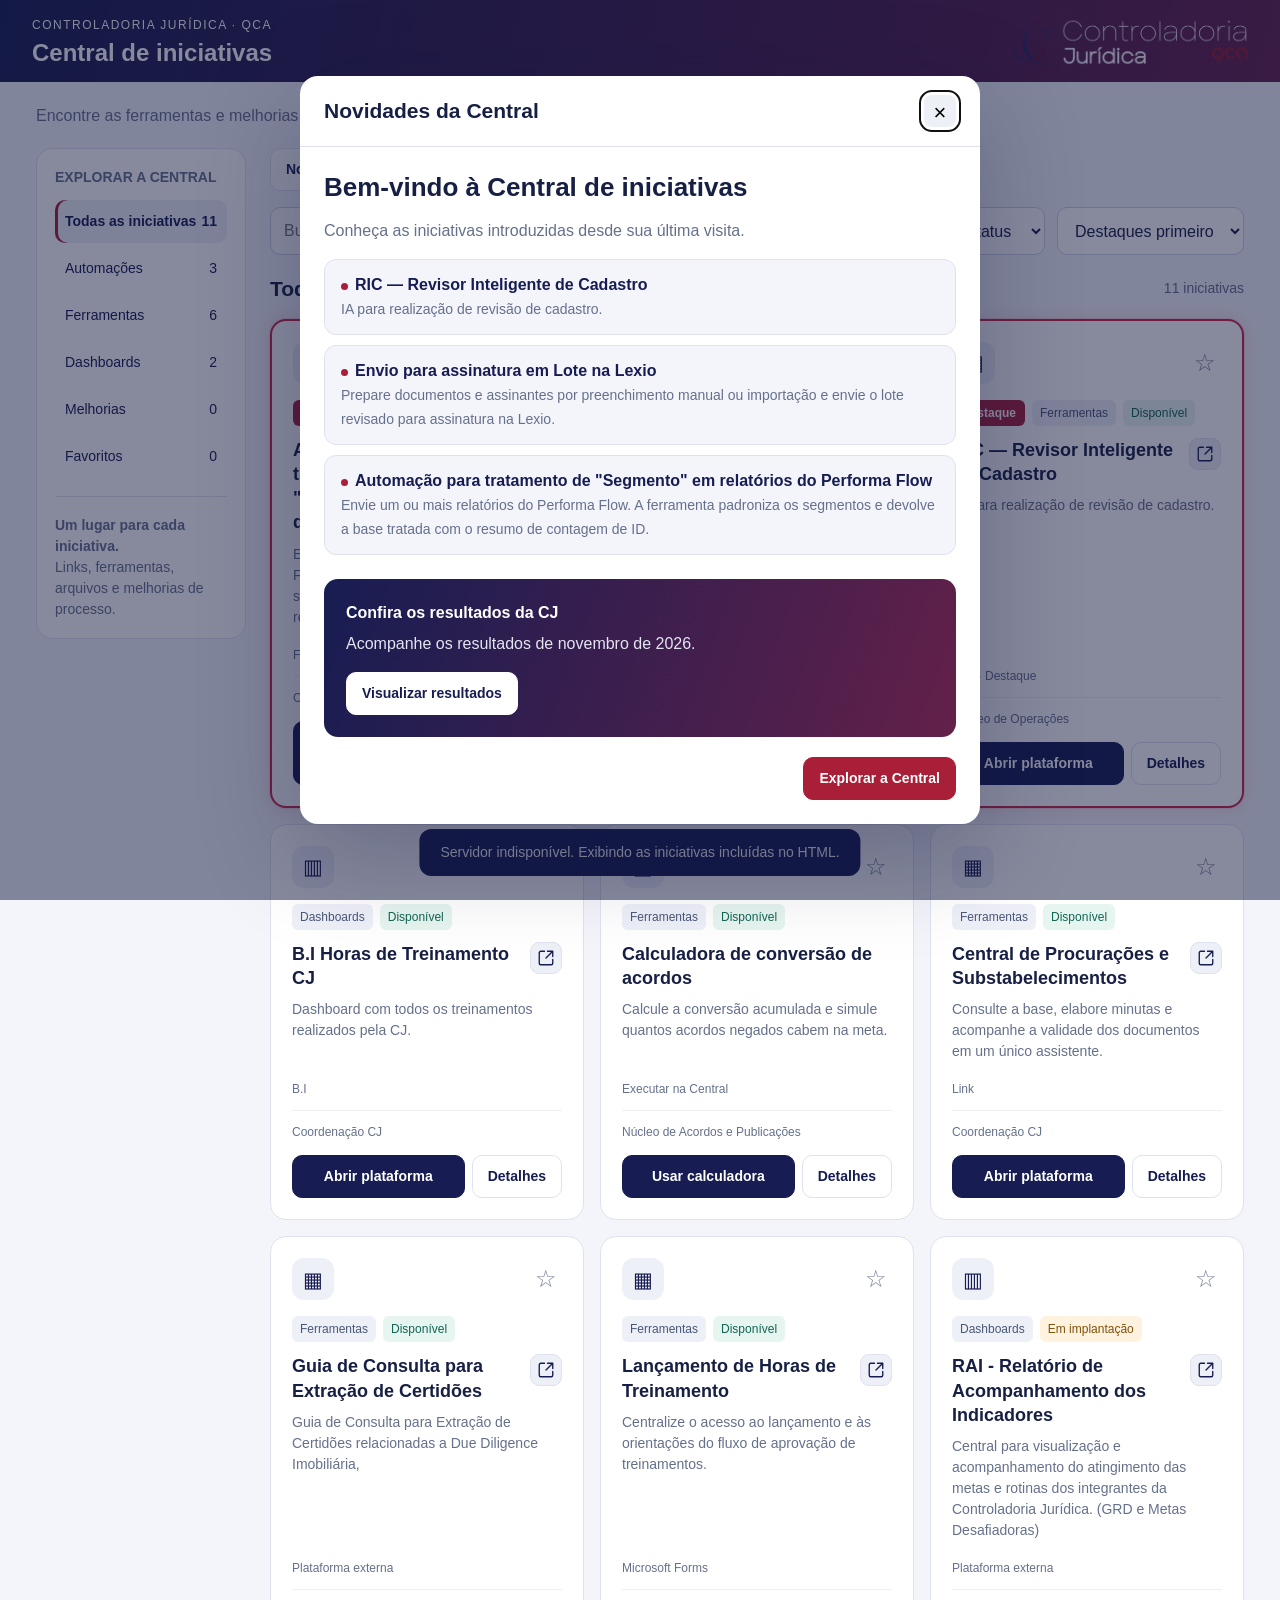
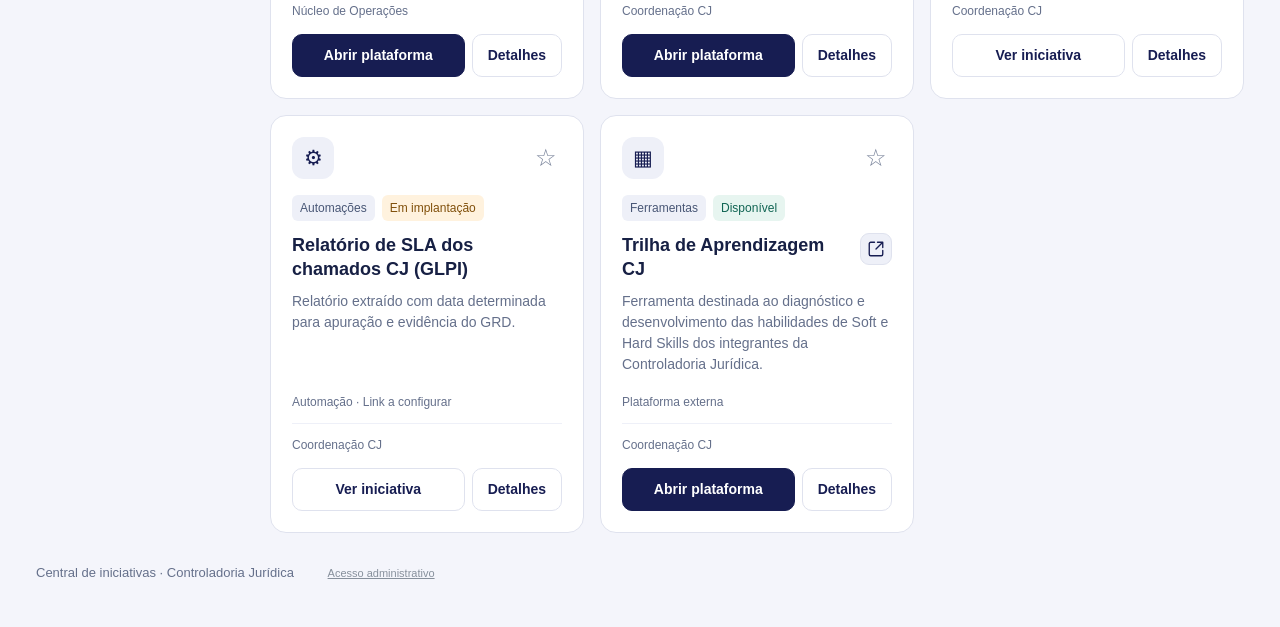
==== index.html @ e0c7c710 "Add files via upload" ====
<!doctype html>
<html lang="pt-BR"><head><meta charset="utf-8"><meta name="viewport" content="width=device-width,initial-scale=1"><title>Central de iniciativas | Controladoria Jurídica</title><meta name="description" content="Ferramentas, automações e melhorias da Controladoria Jurídica."><style>
:root{--navy:#171d52;--wine:#aa1f38;--purple:#63204a;--bg:#f4f5fb;--line:#dfe2ee;--muted:#65708b;--text:#172044}*{box-sizing:border-box}body{margin:0;font:16px/1.5 'Segoe UI',Arial,sans-serif;background:var(--bg);color:var(--text)}button,input,select,textarea{font:inherit}button{cursor:pointer}button:disabled{cursor:default;opacity:.55}button,a,input,select,textarea{outline-offset:4px}header{background:linear-gradient(105deg,var(--navy),var(--purple));color:white;padding:22px 38px;display:flex;justify-content:space-between;align-items:center;gap:20px}header small{font-size:13px;letter-spacing:2px}header h1{font-size:28px;margin:4px 0}header img{max-width:330px;max-height:70px;object-fit:contain}main{max-width:1440px;padding:28px 36px 40px;margin:auto}.top{display:flex;justify-content:space-between;align-items:center;gap:18px;margin-bottom:20px}.top p{margin:0;color:var(--muted)}.switch{display:flex;padding:4px;background:#e5e8f2;border-radius:12px;flex-shrink:0}.switch button{border:0;background:transparent;padding:10px 18px;border-radius:9px;color:var(--navy);font-weight:600}.switch button.active{background:white;box-shadow:0 2px 8px #11183e15}.notice{padding:13px 18px;border:1px solid #e6d1b0;background:#fff8e9;border-radius:12px;margin-bottom:18px;font-size:14px;color:#795313}.stats{display:grid;grid-template-columns:repeat(4,1fr);gap:16px;margin:20px 0}.stat{background:#fff;border:1px solid var(--line);border-radius:14px;padding:17px 22px;border-left:4px solid var(--navy)}.stat:nth-child(2){border-left-color:#117f72}.stat:nth-child(3){border-left-color:var(--wine)}.stat:nth-child(4){border-left-color:#b26b00}.stat b{display:block;font-size:29px;line-height:1.2}.stat span{font-size:14px;color:var(--muted)}.workspace{display:grid;grid-template-columns:210px 1fr;gap:24px}.side{background:white;border:1px solid var(--line);border-radius:16px;padding:18px;height:fit-content}.side h2{font-size:14px;color:var(--muted);margin:0 0 12px}.nav{width:100%;border:0;background:transparent;border-radius:10px;padding:11px 10px;text-align:left;color:var(--navy);margin-bottom:4px;font-size:14px;display:flex;justify-content:space-between}.nav.active{background:#eef0f8;font-weight:700}.side hr{border:0;border-top:1px solid var(--line);margin:18px 0}.side p{font-size:14px;color:var(--muted);margin:0}.filters{display:flex;gap:12px;flex-wrap:wrap;margin-bottom:18px}.filters input{flex:1;min-width:220px}.filters input,.filters select,.field input,.field select,.field textarea{border:1px solid #cdd2e2;border-radius:10px;padding:11px 13px;background:white;color:var(--text)}.btn{border:1px solid var(--line);background:white;color:var(--navy);padding:10px 15px;border-radius:10px;font-weight:600;font-size:14px}.btn.primary{background:var(--wine);color:white;border-color:var(--wine)}.btn.navy{background:var(--navy);color:white;border-color:var(--navy)}.btn:hover{filter:brightness(.96)}.sectionhead{display:flex;justify-content:space-between;align-items:center;margin-bottom:14px;gap:12px}.sectionhead h2{font-size:21px;margin:0}.sectionhead span{font-size:14px;color:var(--muted)}.grid{display:grid;grid-template-columns:repeat(3,minmax(0,1fr));gap:16px}.card{display:flex;flex-direction:column;background:white;border:1px solid var(--line);border-radius:16px;padding:21px;transition:box-shadow .2s}.card:hover{box-shadow:0 8px 25px #171d5210}.card-top{display:flex;align-items:center;justify-content:space-between;margin-bottom:16px}.symbol{width:42px;height:42px;background:#eef0f8;display:grid;place-items:center;border-radius:12px;font-size:21px;color:var(--navy)}.favorite{background:none;border:0;font-size:24px;color:#79839a;line-height:1;padding:5px}.favorite.on{color:#ae7409}.card h3{font-size:18px;line-height:1.35;margin:0 0 9px}.card p{font-size:14px;color:var(--muted);margin:0 0 18px;flex:1}.badges{display:flex;gap:7px;flex-wrap:wrap;margin-bottom:12px}.badge{font-size:12px;padding:4px 8px;border-radius:6px;background:#eef0f8;color:#495776}.available{background:#e7f5f0;color:#116553}.progress{background:#fff2de;color:#81500b}.study{background:#ececf7;color:#5b537f}.owner{font-size:12px;color:var(--muted);border-top:1px solid #eef0f8;padding-top:12px;margin-bottom:14px}.actions{display:flex;gap:7px;flex-wrap:wrap}.actions .btn:first-child{flex:1}.meta{font-size:12px;color:var(--muted);margin-bottom:12px}.adminbar{display:flex;gap:8px;flex-wrap:wrap;padding:15px;background:#fff;border:1px solid var(--line);border-radius:14px;margin-bottom:18px}.adminbar .btn:first-child{margin-right:auto}.empty{text-align:center;padding:45px;background:#fff;border:1px dashed #cdd2e2;border-radius:14px}.empty h3{margin-top:0}.footer{font-size:13px;color:var(--muted);margin-top:26px}.hidden{display:none!important}dialog{border:0;border-radius:18px;padding:0;width:min(680px,94vw);max-height:90vh;box-shadow:0 30px 100px #11183e44;color:var(--text)}dialog::backdrop{background:#10163c80}.modalhead{display:flex;justify-content:space-between;align-items:center;padding:19px 24px;border-bottom:1px solid var(--line);gap:14px}.modalhead h2{font-size:21px;margin:0}.close{border:0;background:#eef0f8;width:32px;height:32px;border-radius:8px;font-size:22px}.modalbody{padding:24px}.modalbody p{color:var(--muted)}.formgrid{display:grid;grid-template-columns:1fr 1fr;gap:16px}.field label{display:block;font-size:14px;font-weight:600;margin-bottom:6px}.field input,.field select,.field textarea{width:100%}.field.full{grid-column:1/-1}.field small{display:block;color:var(--muted);font-size:12px;margin-top:5px}.modalfoot{margin-top:24px;display:flex;justify-content:flex-end;gap:8px}.check{font-size:14px}.result{background:#eef0f8;padding:16px;border-radius:12px;margin:18px 0}.result b{font-size:25px;display:block}.toast{position:fixed;bottom:24px;left:50%;transform:translateX(-50%);background:var(--navy);color:white;border-radius:12px;padding:13px 21px;z-index:50;max-width:90vw;font-size:14px}.instructions{white-space:pre-wrap}.helper{font-size:14px;color:var(--muted);background:#f4f5fb;padding:12px;border-radius:10px} @media(max-width:1150px){.grid{grid-template-columns:repeat(2,minmax(0,1fr))}}@media(max-width:760px){header{padding:20px;align-items:flex-start}header img{max-width:160px;max-height:48px}header h1{font-size:22px}header small{font-size:11px}main{padding:20px 16px}.top{align-items:flex-start;flex-direction:column}.stats{grid-template-columns:repeat(2,1fr);gap:10px}.workspace{grid-template-columns:1fr}.side{display:flex;flex-wrap:wrap;gap:5px;padding:10px}.side h2,.side hr,.side p{display:none}.nav{width:auto;margin:0;gap:12px}.grid{grid-template-columns:1fr}.formgrid{grid-template-columns:1fr}.field.full{grid-column:auto}.filters select{flex:1}.sectionhead{align-items:flex-start;flex-direction:column}.stat{padding:14px}header img{width:140px}}@media(prefers-reduced-motion:reduce){*{transition:none!important}}

.card{cursor:pointer;position:relative;transition:transform .22s cubic-bezier(.2,.8,.2,1),box-shadow .22s,border-color .22s;overflow:hidden}.card:hover{transform:translateY(-4px);box-shadow:0 12px 30px #171d5218;border-color:#b6bed6}.card:focus-within{border-color:#aa1f38;box-shadow:0 0 0 3px #aa1f3815}.btn,.favorite,.nav,.switch button{position:relative;overflow:hidden;transition:transform .16s,background .2s,box-shadow .2s}.btn:active,.nav:active,.switch button:active{transform:scale(.96)}.favorite:active{transform:scale(1.25) rotate(-8deg)}.click-ripple{position:absolute;border-radius:50%;background:currentColor;opacity:.16;pointer-events:none;transform:scale(0);animation:ripple .5s ease-out forwards}.card.click-pulse{animation:cardPulse .32s ease-out}dialog[open]{animation:modalEnter .22s cubic-bezier(.2,.8,.2,1)}dialog[open]::backdrop{animation:backdropEnter .2s ease-out}.favorite.on{animation:starPop .3s ease-out}.nav.active{box-shadow:inset 3px 0 0 #aa1f38}@keyframes ripple{to{transform:scale(2.5);opacity:0}}@keyframes cardPulse{50%{box-shadow:0 0 0 4px #aa1f3825}}@keyframes modalEnter{from{opacity:0;transform:translateY(16px) scale(.98)}to{opacity:1;transform:translateY(0) scale(1)}}@keyframes backdropEnter{from{opacity:0}to{opacity:1}}@keyframes starPop{50%{transform:scale(1.28)}}@media(prefers-reduced-motion:reduce){*{animation:none!important;transition:none!important}.card:hover{transform:none}}

header{padding:12px 32px;min-height:82px;gap:16px}header h1{font-size:24px;margin:2px 0;line-height:1.25}header small{font-size:12px;letter-spacing:1.5px}header img{max-width:245px;max-height:48px}main{padding-top:22px}.card.featured{border:2px solid #cb2644;box-shadow:0 0 0 1px #cb264419,0 0 16px #d02b4626}.card.featured:hover{border-color:#e73353;box-shadow:0 0 0 2px #e7335322,0 8px 25px #d02b463b}.featured-label{display:inline-flex;align-items:center;padding:4px 9px;border-radius:6px;background:#aa1f38;color:#fff;font-size:12px;font-weight:700}.modalhead{gap:12px}dialog.wide{width:min(1240px,96vw);max-height:94vh}.wide .modalbody{padding:0}.tool-frame{display:block;width:100%;height:76vh;border:0;background:#fff}.tool-note{padding:12px 22px;display:flex;align-items:center;gap:10px;flex-wrap:wrap;font-size:14px;color:var(--muted);background:#f4f5fb}.welcome-title{font-size:26px;line-height:1.25;margin:0 0 12px}.news-list{display:grid;gap:10px;margin:16px 0 24px}.news-item{display:block;text-align:left;width:100%;background:#f4f5fb;border:1px solid var(--line);border-radius:12px;padding:13px 16px;color:var(--navy)}.news-item b{display:block;font-size:16px}.news-item span{font-size:14px;color:var(--muted)}.results-callout{background:linear-gradient(110deg,#171d52,#63204a);color:#fff;padding:22px;border-radius:14px}.results-callout p{color:#e5e5f2;margin:7px 0 16px}.results-callout .btn{background:white;border-color:white}.report-content{white-space:pre-wrap;line-height:1.7;padding:24px}.report-image{display:block;width:100%;height:auto}.report-empty{padding:30px;text-align:center;background:#f4f5fb;color:var(--muted)}.month-mark{font-size:13px;color:var(--muted);padding:12px 24px;border-bottom:1px solid var(--line)}.welcome-footer{display:flex;justify-content:flex-end;margin-top:20px;gap:10px}.report-preview{max-width:100%;max-height:200px;object-fit:contain;border:1px solid var(--line);border-radius:10px;margin-top:10px}.news-dot{width:7px;height:7px;background:#aa1f38;border-radius:50%;display:inline-block;margin-right:7px}.report-status{font-size:14px;color:var(--muted)}@media(max-width:760px){header{padding:12px 16px;min-height:74px}header h1{font-size:20px}header img{max-width:145px;max-height:38px}header small{font-size:10px;letter-spacing:.6px}.tool-frame{height:72vh}.tool-note{padding:10px 14px}.results-callout{padding:18px}.report-content{padding:18px}}

.card-title{display:flex;align-items:flex-start;justify-content:space-between;gap:10px;margin-bottom:9px}.card-title h3{margin:0;flex:1;min-width:0}.expand-icon{display:inline-flex;align-items:center;justify-content:center;flex:0 0 32px;width:32px;height:32px;border:1px solid #dfe2ee;background:#eef0f8;color:#171d52;border-radius:9px;text-decoration:none;padding:5px;cursor:pointer}.expand-icon:hover{background:#171d52;color:#fff;border-color:#171d52}.modalhead h2{flex:1}.notice-close{flex:0 0 30px;width:30px;height:30px;border:0;background:#e5e8f2;color:#171d52;border-radius:8px;font-size:21px;cursor:pointer;margin-left:auto}.tool-note span{flex:1;min-width:200px}

.card-files{display:flex;flex-wrap:wrap;gap:6px;margin-top:12px}.card-files .btn{font-size:13px;max-width:100%;overflow-wrap:anywhere;text-align:left}.attachment-row{display:flex;align-items:center;justify-content:space-between;gap:10px;padding:9px;border:1px solid var(--line);border-radius:9px;margin-top:6px}.attachment-row span{min-width:0;overflow-wrap:anywhere}.report-tabs{display:flex;gap:8px;padding:15px 24px;flex-wrap:wrap;position:sticky;top:0;background:white;z-index:2;border-bottom:1px solid var(--line)}.month-mark{display:flex;align-items:center;justify-content:space-between;gap:12px;flex-wrap:wrap}.report-slide{padding:22px}.slide-texts{display:grid;grid-template-columns:repeat(auto-fit,minmax(145px,1fr));gap:8px;margin:18px 0}.slide-texts div{white-space:pre-wrap;padding:10px;border:1px solid var(--line);background:#f4f5fb;border-radius:10px;font-size:14px}.chart-panel{margin:20px 0;border:1px solid var(--line);border-radius:12px;overflow:hidden}.chart-panel h3{padding:12px 15px;font-size:17px;margin:0;background:#f4f5fb}.table-scroll{overflow:auto}.report-table{width:100%;border-collapse:collapse;font-size:14px}.report-table th,.report-table td{padding:10px;border-bottom:1px solid var(--line);text-align:left}.report-table thead{background:#eef0f8}.report-table tbody th{font-weight:500}.source-data{padding:14px 24px}.source-data summary{cursor:pointer}.report-image{background:white}
</style><link rel="icon" type="image/png" href="[data-uri]"><style>.admin-entry{display:inline-flex;gap:14px;margin-left:24px}.admin-entry button{border:0;background:none;color:#87909c;font:inherit;font-size:11px;text-decoration:underline;cursor:pointer;padding:6px}.admin-entry button:hover{color:var(--navy)}</style></head><body><header><div><small>CONTROLADORIA JURÍDICA · QCA</small><h1>Central de iniciativas</h1></div><img src="[data-uri]" alt="Controladoria Jurídica"></header><main>
<div class="top"><p>Encontre as ferramentas e melhorias que facilitam sua rotina.</p></div>
<div id="adminNotice" class="notice hidden"><b>Administração da Central</b> · Alterações salvas são compartilhadas com todo o time. <button class="btn" id="leaveAdmin" type="button">Visualizar como time</button></div>
<div class="stats hidden" id="stats"><div class="stat"><b>11</b><span>Iniciativas no catálogo</span></div><div class="stat"><b>9</b><span>Com status disponível</span></div><div class="stat"><b>3</b><span>Automações</span></div><div class="stat"><b>2</b><span>Em implantação ou estudo</span></div></div><div class="workspace"><aside class="side"><h2>EXPLORAR A CENTRAL</h2><div id="nav"><button class="nav active" data-category="Todas" aria-pressed="true">Todas as iniciativas<span>11</span></button><button class="nav " data-category="Automações" aria-pressed="false">Automações<span>3</span></button><button class="nav " data-category="Ferramentas" aria-pressed="false">Ferramentas<span>6</span></button><button class="nav " data-category="Dashboards" aria-pressed="false">Dashboards<span>2</span></button><button class="nav " data-category="Melhorias" aria-pressed="false">Melhorias<span>0</span></button><button class="nav " data-category="Favoritos" aria-pressed="false">Favoritos<span>0</span></button></div><hr><p><b>Um lugar para cada iniciativa.</b><br>Links, ferramentas, arquivos e melhorias de processo.</p></aside><section>
<div class="row" style="display:flex;gap:8px;flex-wrap:wrap;margin-bottom:16px"><button class="btn" id="newsButton">Novidades da Central</button><button class="btn" id="resultsButton">Resultados da CJ</button></div><div id="adminbar" class="adminbar hidden"><button class="btn primary" id="new">+ Nova iniciativa</button><button class="btn" id="manageResults">Cadastrar resultados CJ</button><button class="btn" id="exportHtml">Exportar Central HTML<span class="click-ripple" style="height: 176.8px; width: 176.8px; left: 4.23751px; top: -63.4px;"></span></button><button class="btn" id="exportJson">Backup de cadastros</button><button class="btn" id="importJson">Importar backup</button></div>
<div class="filters"><input id="search" type="search" aria-label="Buscar iniciativas" placeholder="Buscar ferramenta, assunto ou responsável…"><select id="status" aria-label="Filtrar por status"><option value="">Todos os status</option><option>Disponível</option><option>Em implantação</option><option>Em estudo</option></select><select id="sort" aria-label="Ordenar"><option value="featured">Destaques primeiro</option><option value="az">Nome: A–Z</option></select></div>
<div class="sectionhead"><h2 id="sectionTitle">Todas as iniciativas</h2><span id="count">11 iniciativas</span></div><div class="grid" id="cards"></div></section></div>
<div class="footer">Central de iniciativas · Controladoria Jurídica <span class="admin-entry"><button id="admin" type="button">Acesso administrativo</button><button id="logoutAdmin" type="button" class="hidden">Sair</button></span></div></main>
<dialog id="modal" class=""><div class="modalhead"><h2 id="modalTitle"></h2><a id="modalExpand" class="expand-icon hidden" target="_blank" rel="noopener noreferrer" aria-label="Abrir no site em nova aba" title="Abrir no site"><svg viewBox="0 0 24 24" width="18" height="18" fill="none" stroke="currentColor" stroke-width="1.8" stroke-linecap="round" stroke-linejoin="round" aria-hidden="true"><path d="M14 3h7v7M21 3l-9 9M10 3H5a2 2 0 0 0-2 2v14a2 2 0 0 0 2 2h14a2 2 0 0 0 2-2v-5"></path></svg></a><button class="close" id="close" aria-label="Fechar">×</button></div><div class="modalbody" id="modalBody"></div></dialog><input id="importFile" type="file" accept=".json,application/json" hidden=""><div class="toast hidden" id="toast" role="status">Iniciativa salva neste navegador.</div>
<script id="resultsSeed" type="application/json">{"2026-09":{"text":"","image":"","updatedAt":"2026-10-09T18:40:29.953Z","deck":{"slides":[{"title":"Produtividade CJ","texts":["Report Mensal - CJ| Setembro 2026 | Produtividade CJ","Acumulado 2026","Recebido","1.154.911","Concluído","1.137.762","S/ Atraso","22.498","C/ Atraso","869","Setembro 2026","Recebido","81.639","Concluído","80.300","S/ Atraso","434","C/ Atraso","0","Média diária - Agosto","506,67","% Variação","-23,06%","Média diária - Setembro","389,67","*Este valor está abaixo do mês passado, pois, não estamos mais contabilizando os chamados de Importações para a CJ."],"charts":[{"title":"","series":[{"name":" Recebida ","values":[30915,9579,9380,9148,8314,7123,2783,2366,2031],"categories":["TRATAMENTO DE PISCINA","REVISÃO DE CADASTRO","BATIMENTO DE PAUTA","RETORNO DE ATAS","AUDITORIA DE SERVIÇOS","PUBLICAÇÕES E INTIMAÇÕES - LIG","OBTENÇÃO DE CERTIDÕES","CADASTROS","REALIZAÇÃO DE ACORDO"],"format":"#,##0"},{"name":"Concluída ","values":[30915,9579,9380,9148,8314,7123,2783,2555,503],"categories":["TRATAMENTO DE PISCINA","REVISÃO DE CADASTRO","BATIMENTO DE PAUTA","RETORNO DE ATAS","AUDITORIA DE SERVIÇOS","PUBLICAÇÕES E INTIMAÇÕES - LIG","OBTENÇÃO DE CERTIDÕES","CADASTROS","REALIZAÇÃO DE ACORDO"],"format":"0"},{"name":"Média de  Recebida ","values":[1405.2272727272727,435.40909090909093,426,415.8181818181818,377.90909090909093,339.1904761904762,86.96875,112.66666666666667,92.31818181818181],"categories":["TRATAMENTO DE PISCINA","REVISÃO DE CADASTRO","BATIMENTO DE PAUTA","RETORNO DE ATAS","AUDITORIA DE SERVIÇOS","PUBLICAÇÕES E INTIMAÇÕES - LIG","OBTENÇÃO DE CERTIDÕES","CADASTROS","REALIZAÇÃO DE ACORDO"],"format":"#,##0"}]},{"title":"","series":[{"name":" Recebida ","values":[454866,156609,90151,70594,64442,60930,60902,50270,41281,35164,28363,24208,17121],"categories":["TRATAMENTO DE PISCINA","ALTERAÇÃO E CANCELAMENTO DE PRAZOS","REVISÃO DE CADASTRO","IMPORTAÇÕES DE DADOS","AUDITORIA DE SERVIÇOS","RETORNO DE ATAS","PUBLICAÇÕES E INTIMAÇÕES - LIG","CADASTROS","IMPORTAÇÕES DE ENCERRAMENTO","BATIMENTO DE PAUTA","IMPORTAÇÕES DE COMPROMISSOS","OBTENÇÃO DE CERTIDÕES","REALIZAÇÃO DE ACORDO"],"format":"#,##0"},{"name":"Concluída ","values":[454866,156609,90151,70594,64418,60922,60773,44621,43581,35164,28363,24208,3482],"categories":["TRATAMENTO DE PISCINA","ALTERAÇÃO E CANCELAMENTO DE PRAZOS","REVISÃO DE CADASTRO","IMPORTAÇÕES DE DADOS","AUDITORIA DE SERVIÇOS","RETORNO DE ATAS","PUBLICAÇÕES E INTIMAÇÕES - LIG","CADASTROS","IMPORTAÇÕES DE ENCERRAMENTO","BATIMENTO DE PAUTA","IMPORTAÇÕES DE COMPROMISSOS","OBTENÇÃO DE CERTIDÕES","REALIZAÇÃO DE ACORDO"],"format":"0"},{"name":"Média de Concluída ","values":[2356.818652849741,937.7784431137725,512.2215909090909,422.7185628742515,330.4717948717949,312.46153846153845,320.53684210526313,263.1937172774869,247.19161676646706,160,169.83832335329342,124.14358974358974,90.11052631578947],"categories":["TRATAMENTO DE PISCINA","ALTERAÇÃO E CANCELAMENTO DE PRAZOS","REVISÃO DE CADASTRO","IMPORTAÇÕES DE DADOS","AUDITORIA DE SERVIÇOS","RETORNO DE ATAS","PUBLICAÇÕES E INTIMAÇÕES - LIG","CADASTROS","IMPORTAÇÕES DE ENCERRAMENTO","BATIMENTO DE PAUTA","IMPORTAÇÕES DE COMPROMISSOS","OBTENÇÃO DE CERTIDÕES","REALIZAÇÃO DE ACORDO"],"format":"#,##0"}]}],"pictures":[],"snapshot":"[data-uri]"},{"title":"Chamados GLPI","texts":["Report Mensal - CJ| Setembro 2026 | Chamados GLPI","Acumulado 2026","Dentro do prazo","6712","Fora do prazo","994","Total","7706","% Atingimento","87%","Setembro 2026","Dentro do prazo","655","Fora do prazo","24","Total","679","% Atingimento","96%"],"charts":[{"title":"","series":[{"name":"Dentro do Prazo","values":[446,1,11,2,71,10,12,93,1,6,2],"categories":["CADASTRO","CONTRATAÇÃO DE CORRESP","ENCAMINHAR PARA NEGOCIAÇÃO","EXTRAÇÃO DE DOCUMENTOS","FLUXO CORRESPONDENTE","MIGRAÇÃO DE PASTAS","PROCURAÇÕES E SUBS.","PUBLICAÇÃO","RECEBIMENTO DE MIGRAÇÕES","REMOÇÃO DE ACORDO DA NEGOCIAÇÃO","REVISÃO PROCESSOS"],"format":"General"},{"name":"Fora do Prazo","values":[2,0,0,0,0,0,1,18,0,3,0],"categories":["CADASTRO","CONTRATAÇÃO DE CORRESP","ENCAMINHAR PARA NEGOCIAÇÃO","EXTRAÇÃO DE DOCUMENTOS","FLUXO CORRESPONDENTE","MIGRAÇÃO DE PASTAS","PROCURAÇÕES E SUBS.","PUBLICAÇÃO","RECEBIMENTO DE MIGRAÇÕES","REMOÇÃO DE ACORDO DA NEGOCIAÇÃO","REVISÃO PROCESSOS"],"format":"General"},{"name":"% Atingimento","values":[0.9955357142857143,1,1,1,1,1,0.9230769230769231,0.8378378378378378,1,0.6666666666666666,1],"categories":["CADASTRO","CONTRATAÇÃO DE CORRESP","ENCAMINHAR PARA NEGOCIAÇÃO","EXTRAÇÃO DE DOCUMENTOS","FLUXO CORRESPONDENTE","MIGRAÇÃO DE PASTAS","PROCURAÇÕES E SUBS.","PUBLICAÇÃO","RECEBIMENTO DE MIGRAÇÕES","REMOÇÃO DE ACORDO DA NEGOCIAÇÃO","REVISÃO PROCESSOS"],"format":"0%"}]},{"title":"","series":[{"name":"Dentro do Prazo","values":[3576,837,750,508,411,133,88,88,68,65,42,40,30,20,16,15,13,12],"categories":["CADASTRO","PUBLICAÇÃO","ALTERAÇÃO E CANCELAMENTO DE PRAZOS","FLUXO CORRESPONDENTE","IMPORTAÇÃO DE COMPROMISSOS","PROCURAÇÕES E SUBS.","EXTRAÇÃO DE DOCUMENTOS","MIGRAÇÃO DE PASTAS","ENCERRAMENTO EM LOTE","ENCAMINHAR PARA NEGOCIAÇÃO","ANÁLISE DE CLIENTES","CONTRATAÇÃO DE CORRESP","LEVANTAMENTO DE DADOS","REVISÃO PROCESSOS","PROJETO DE AUTOMAÇÃO E IA","RECEBIMENTO DE MIGRAÇÕES","REMOÇÃO DE ACORDO DA NEGOCIAÇÃO","DOSSIÊ MODUS"],"format":"General"},{"name":"Fora do Prazo","values":[639,72,6,138,15,22,30,6,0,0,6,6,19,0,6,10,3,16],"categories":["CADASTRO","PUBLICAÇÃO","ALTERAÇÃO E CANCELAMENTO DE PRAZOS","FLUXO CORRESPONDENTE","IMPORTAÇÃO DE COMPROMISSOS","PROCURAÇÕES E SUBS.","EXTRAÇÃO DE DOCUMENTOS","MIGRAÇÃO DE PASTAS","ENCERRAMENTO EM LOTE","ENCAMINHAR PARA NEGOCIAÇÃO","ANÁLISE DE CLIENTES","CONTRATAÇÃO DE CORRESP","LEVANTAMENTO DE DADOS","REVISÃO PROCESSOS","PROJETO DE AUTOMAÇÃO E IA","RECEBIMENTO DE MIGRAÇÕES","REMOÇÃO DE ACORDO DA NEGOCIAÇÃO","DOSSIÊ MODUS"],"format":"General"},{"name":"% Atingimento","values":[0.8483985765124555,0.9207920792079208,0.9920634920634921,0.7863777089783281,0.9647887323943662,0.8580645161290322,0.7457627118644068,0.9361702127659575,1,1,0.875,0.8695652173913043,0.6122448979591837,1,0.7272727272727273,0.6,0.8125,0.42857142857142855],"categories":["CADASTRO","PUBLICAÇÃO","ALTERAÇÃO E CANCELAMENTO DE PRAZOS","FLUXO CORRESPONDENTE","IMPORTAÇÃO DE COMPROMISSOS","PROCURAÇÕES E SUBS.","EXTRAÇÃO DE DOCUMENTOS","MIGRAÇÃO DE PASTAS","ENCERRAMENTO EM LOTE","ENCAMINHAR PARA NEGOCIAÇÃO","ANÁLISE DE CLIENTES","CONTRATAÇÃO DE CORRESP","LEVANTAMENTO DE DADOS","REVISÃO PROCESSOS","PROJETO DE AUTOMAÇÃO E IA","RECEBIMENTO DE MIGRAÇÕES","REMOÇÃO DE ACORDO DA NEGOCIAÇÃO","DOSSIÊ MODUS"],"format":"0%"}]}],"pictures":[],"snapshot":"[data-uri]"},{"title":"Ações","texts":["Report Mensal - CJ| Setembro 2026| Ações","Concluídas","16","55%","Em andamento","1","3%","Atrasado","12","41%","Planejada","0","0%","Ações por Núcleo e por Status","% Desempenho por Núcleo","% Desempenho Geral","55,17%","Qntd. Ações por Responsável"],"charts":[{"title":"","series":[{"name":"Total","values":[16,8,1],"categories":["Concluído","Atrasado","Em andamento"],"format":"General"}]},{"title":"","series":[{"name":"Concluído","values":[3,1,2,1,9],"categories":["CJ | EFICIÊNCIA JURÍDICA","CJ | OPERAÇÕES","CJ | ACORDOS E PUBLICAÇÕES","CJ | GESTÃO DE CORRESPONDENTES","CJ | COORDENAÇÃO"],"format":"General"},{"name":"Atrasado","values":[null,2,3,4,3],"categories":["CJ | EFICIÊNCIA JURÍDICA","CJ | OPERAÇÕES","CJ | ACORDOS E PUBLICAÇÕES","CJ | GESTÃO DE CORRESPONDENTES","CJ | COORDENAÇÃO"],"format":"General"},{"name":"Em andamento","values":[null,1,null,null,null],"categories":["CJ | EFICIÊNCIA JURÍDICA","CJ | OPERAÇÕES","CJ | ACORDOS E PUBLICAÇÕES","CJ | GESTÃO DE CORRESPONDENTES","CJ | COORDENAÇÃO"],"format":"General"}]},{"title":"","series":[{"name":"Total","values":[0.75,1,0.25,0.2,0.4],"categories":["CJ | COORDENAÇÃO","CJ | EFICIÊNCIA JURÍDICA","CJ | OPERAÇÕES","CJ | GESTÃO DE CORRESPONDENTES","CJ | ACORDOS E PUBLICAÇÕES"],"format":"General"}]},{"title":"","series":[{"name":"Concluído","values":[null,1,1,1,3,null,1,5,1,1,null,2],"categories":["Rayanne Rocha, Ingrid Fonseca, Luiza Andrade","Rayanne Rocha","Pedro Corrêa, Caio Costa","Lays Giselle","Laura Monteiro","Laís Souza, Laura Monteiro","Laís Souza, José Neto, Lays Giselle","Laís Souza","Jeferson Birlo","Danielle Rodrigues, Laís Souza","Danielle Rodrigues","Caio Costa"],"format":"General"},{"name":"Atrasado","values":[1,3,null,2,null,1,null,1,1,null,2,1],"categories":["Rayanne Rocha, Ingrid Fonseca, Luiza Andrade","Rayanne Rocha","Pedro Corrêa, Caio Costa","Lays Giselle","Laura Monteiro","Laís Souza, Laura Monteiro","Laís Souza, José Neto, Lays Giselle","Laís Souza","Jeferson Birlo","Danielle Rodrigues, Laís Souza","Danielle Rodrigues","Caio Costa"],"format":"General"},{"name":"Em andamento","values":[null,null,null,null,null,null,null,null,null,null,1,null],"categories":["Rayanne Rocha, Ingrid Fonseca, Luiza Andrade","Rayanne Rocha","Pedro Corrêa, Caio Costa","Lays Giselle","Laura Monteiro","Laís Souza, Laura Monteiro","Laís Souza, José Neto, Lays Giselle","Laís Souza","Jeferson Birlo","Danielle Rodrigues, Laís Souza","Danielle Rodrigues","Caio Costa"],"format":"General"}]}],"pictures":[],"snapshot":"[data-uri]"},{"title":"Horas de Treinamento","texts":["Report Mensal - CJ| Setembro 2026 | Horas de Treinamentos"],"charts":[],"pictures":[{"data":"[data-uri]","name":"image4.png"}],"snapshot":"[data-uri]"}]},"original":{"name":"Report_Mensal_CJ_Setembro_2026.pptx","size":316243,"type":"application/vnd.openxmlformats-officedocument.presentationml.presentation","data":"[data-uri]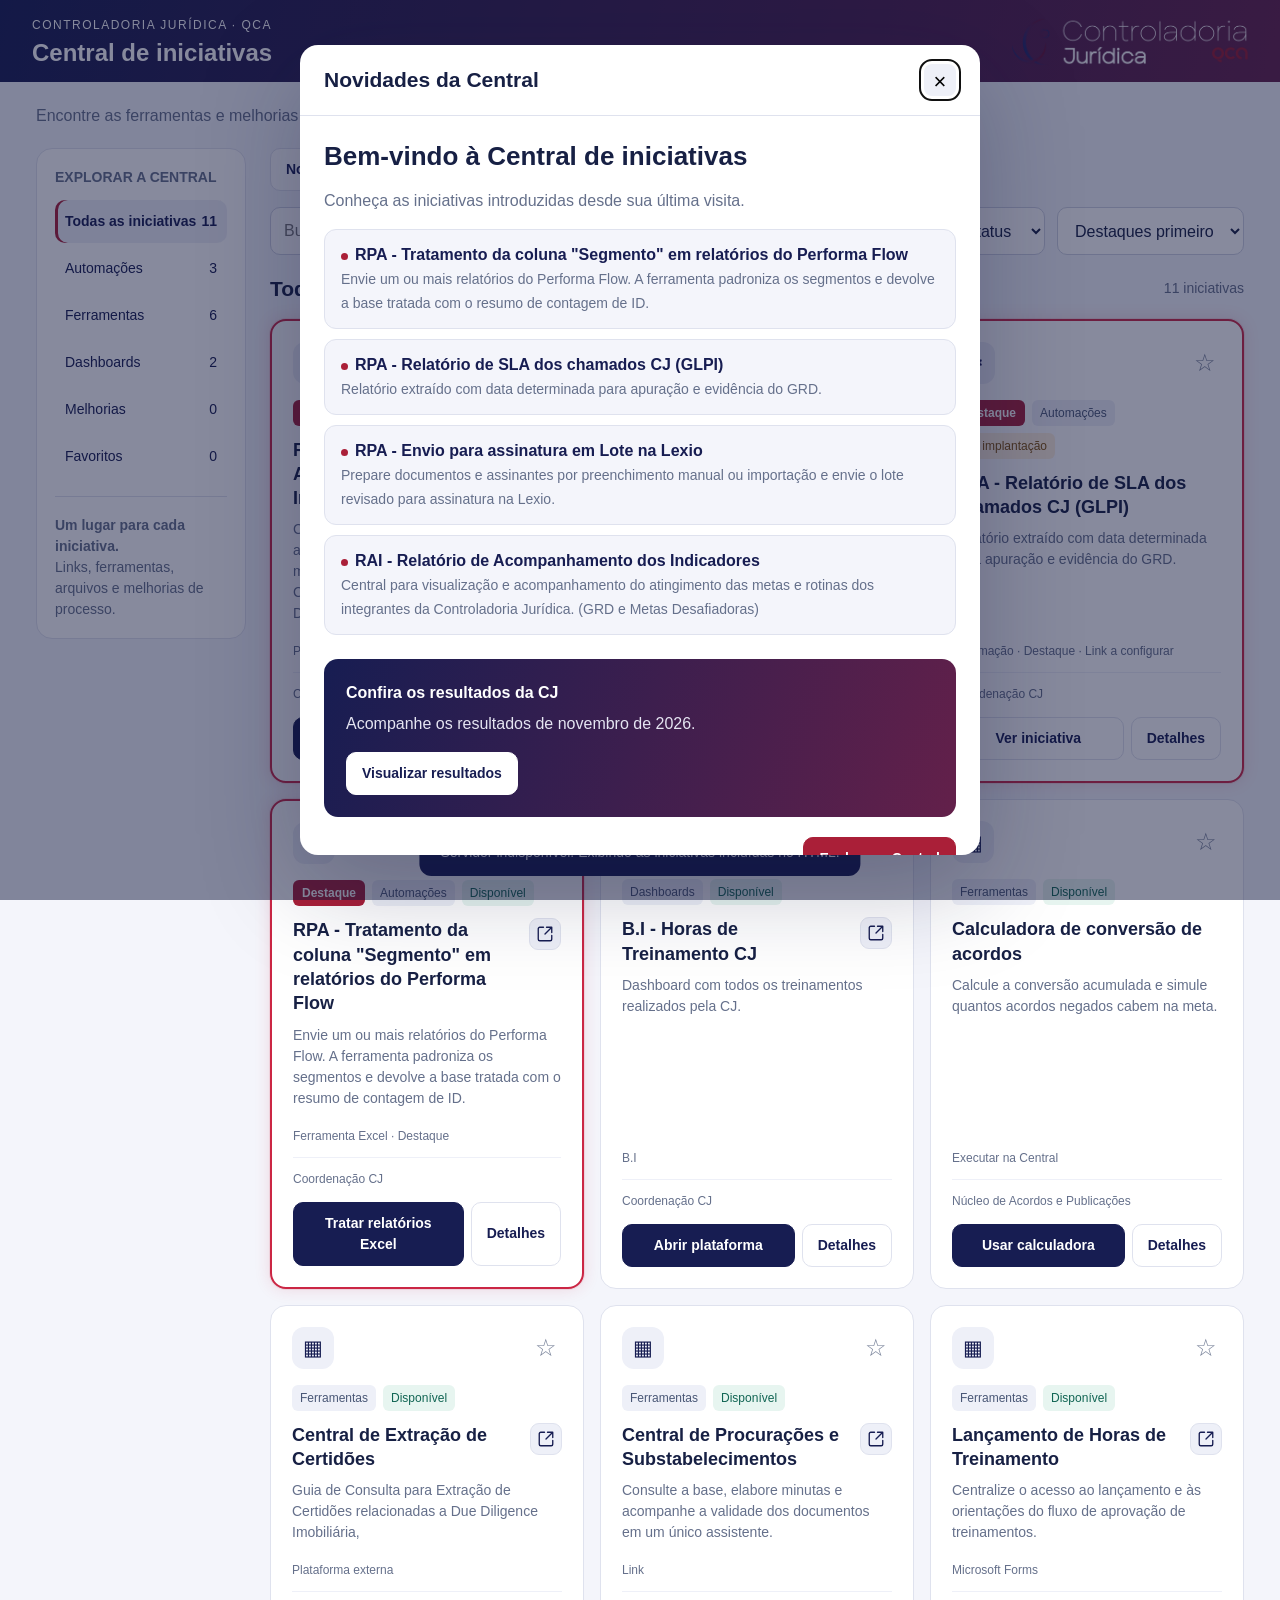
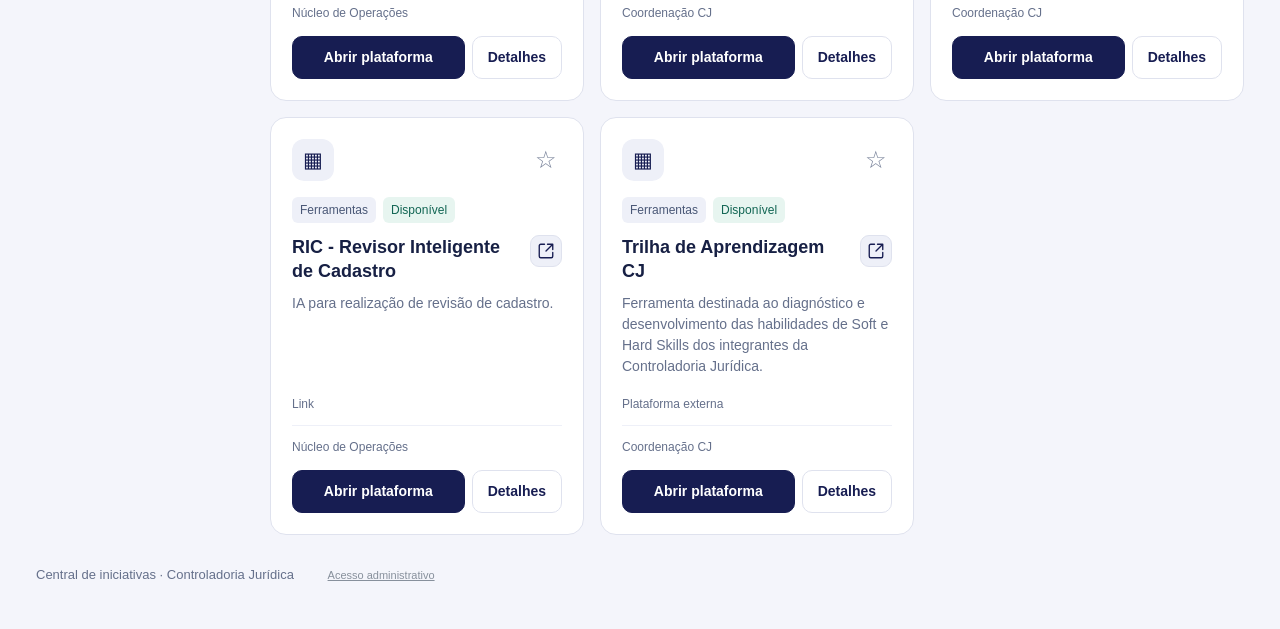
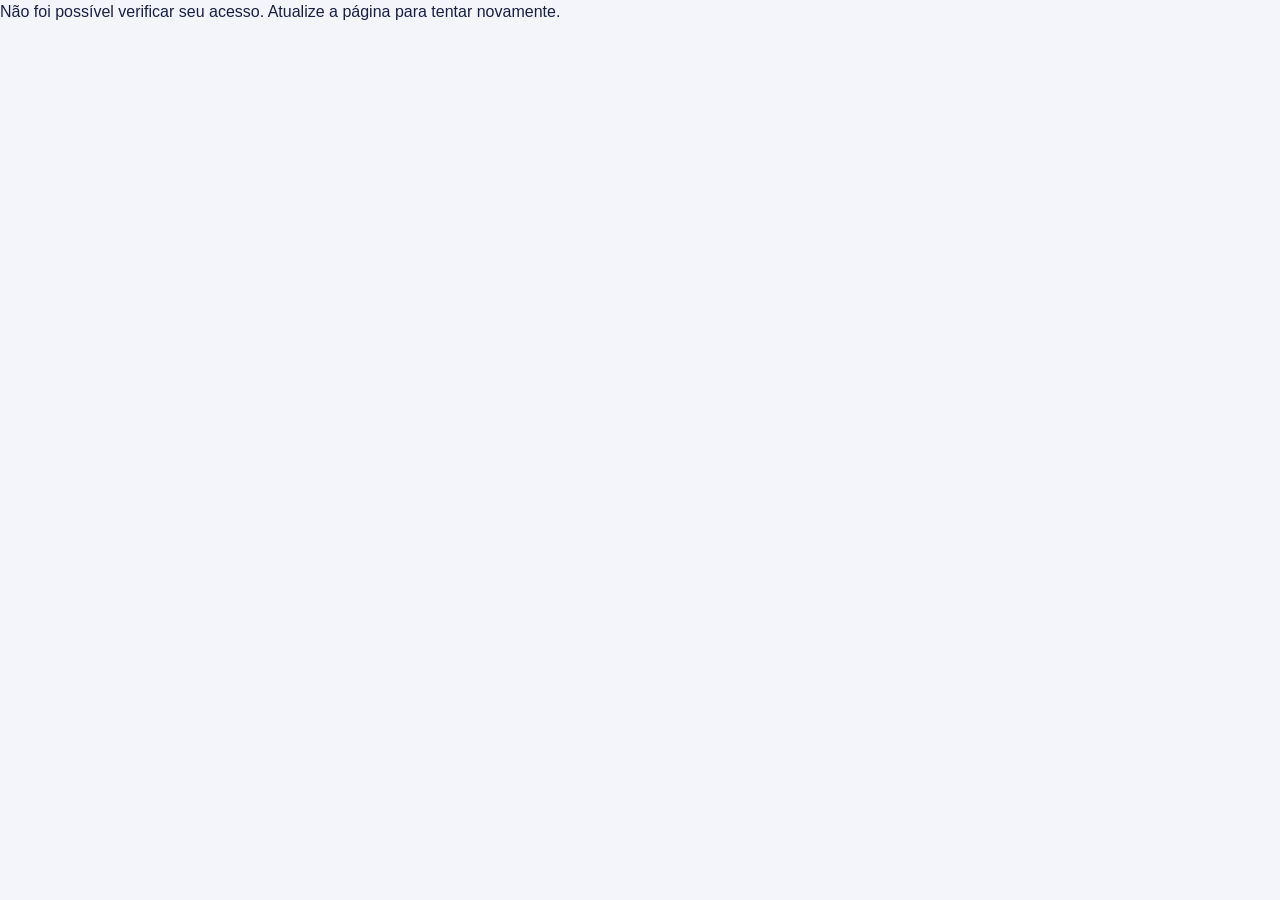
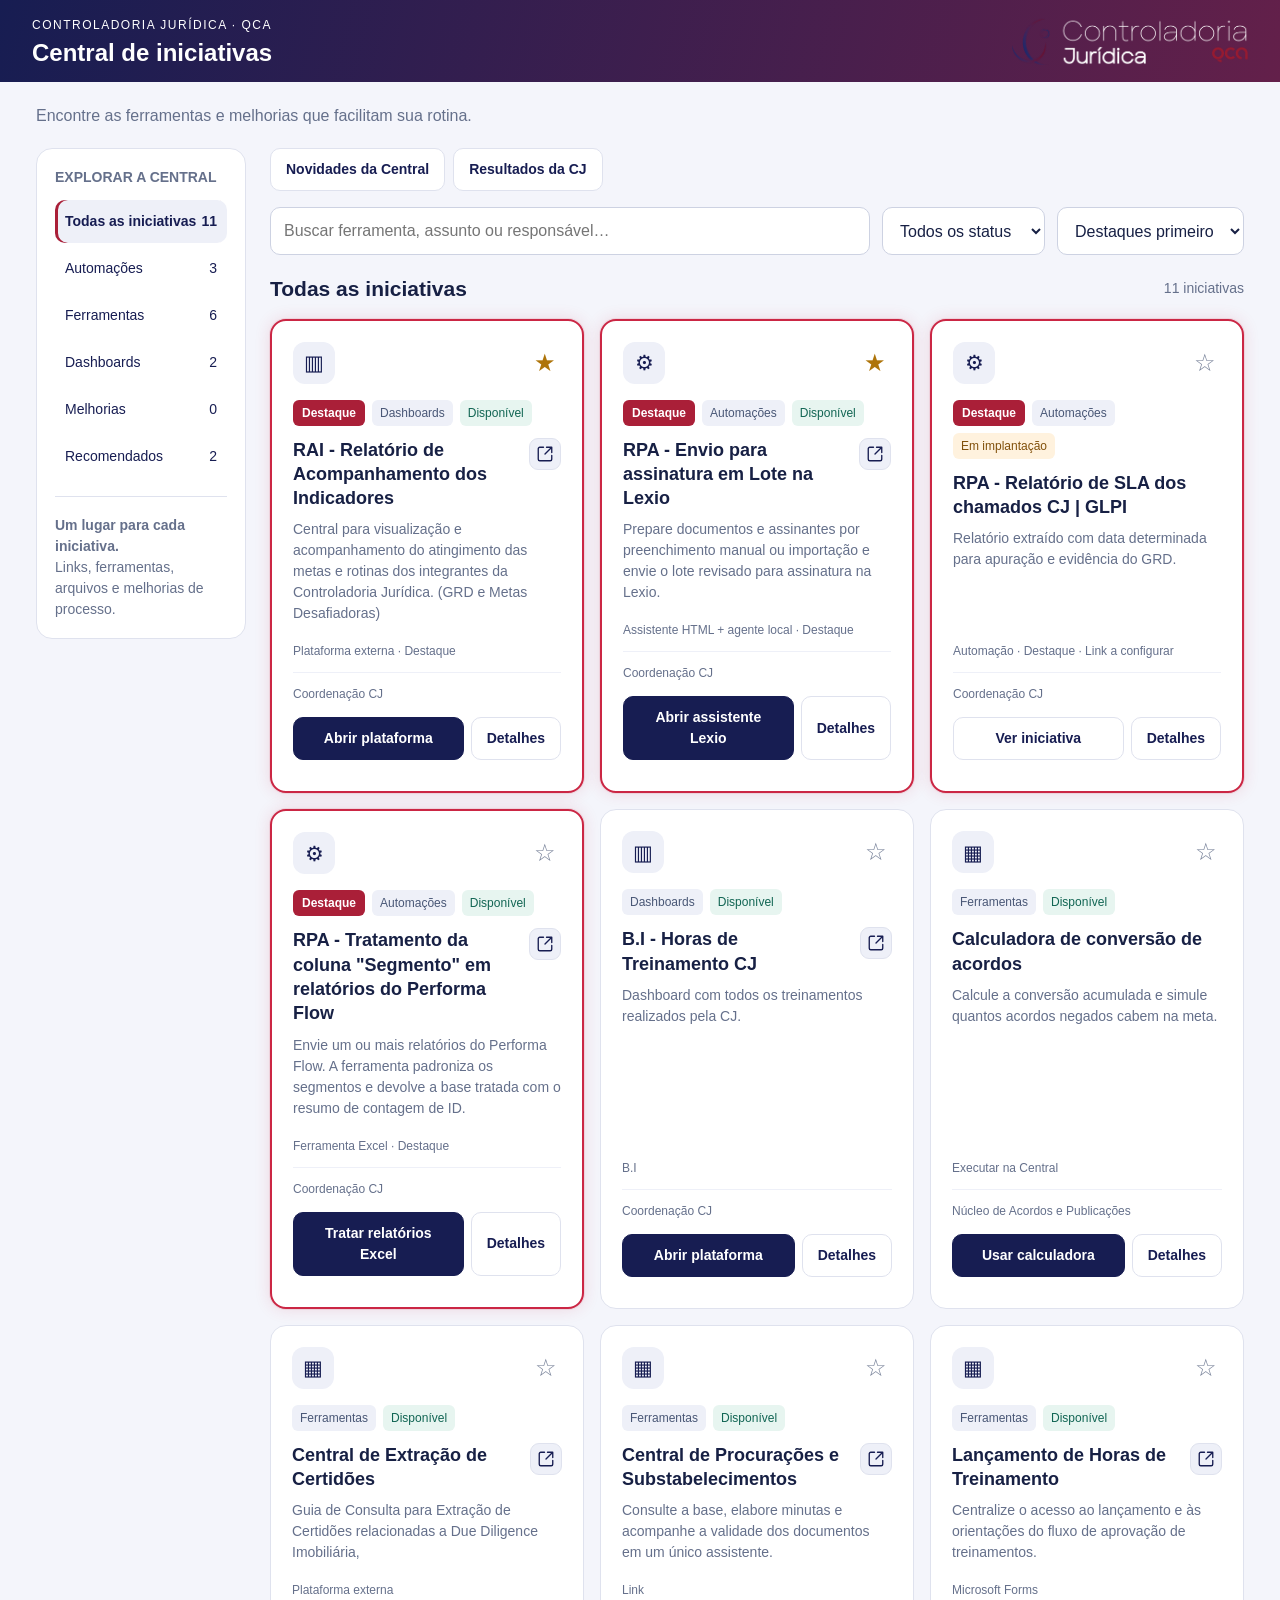
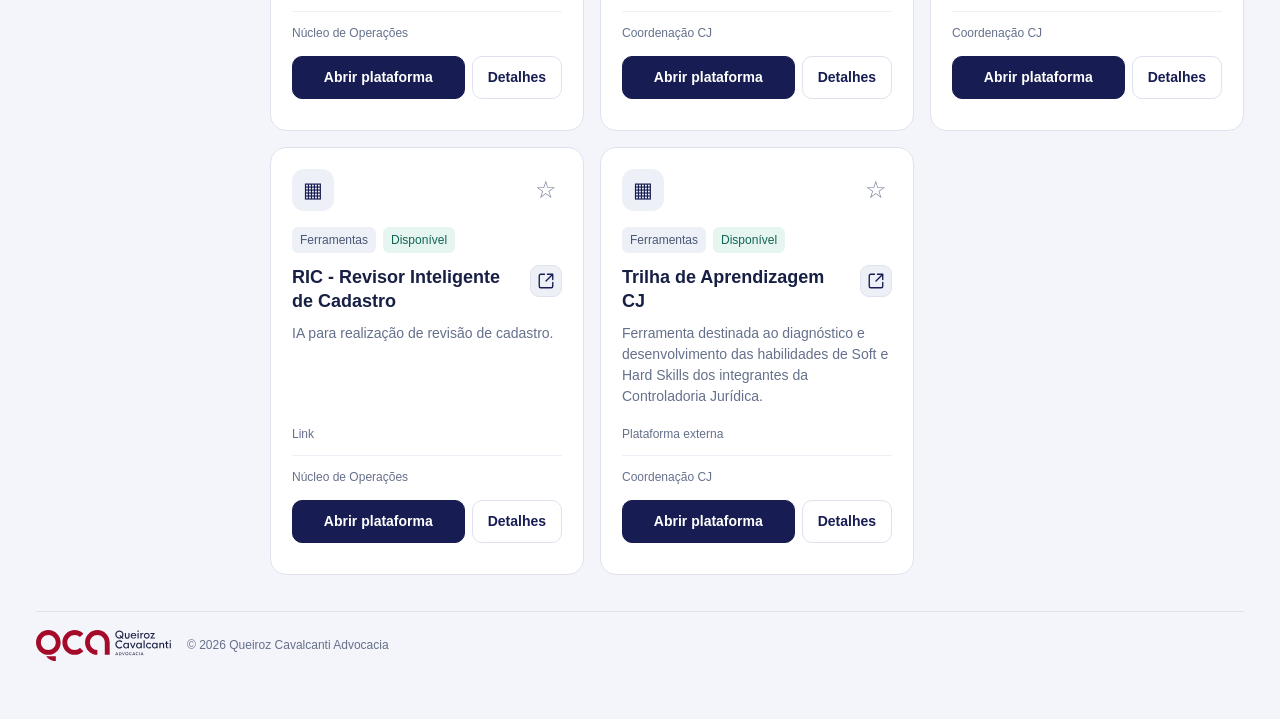
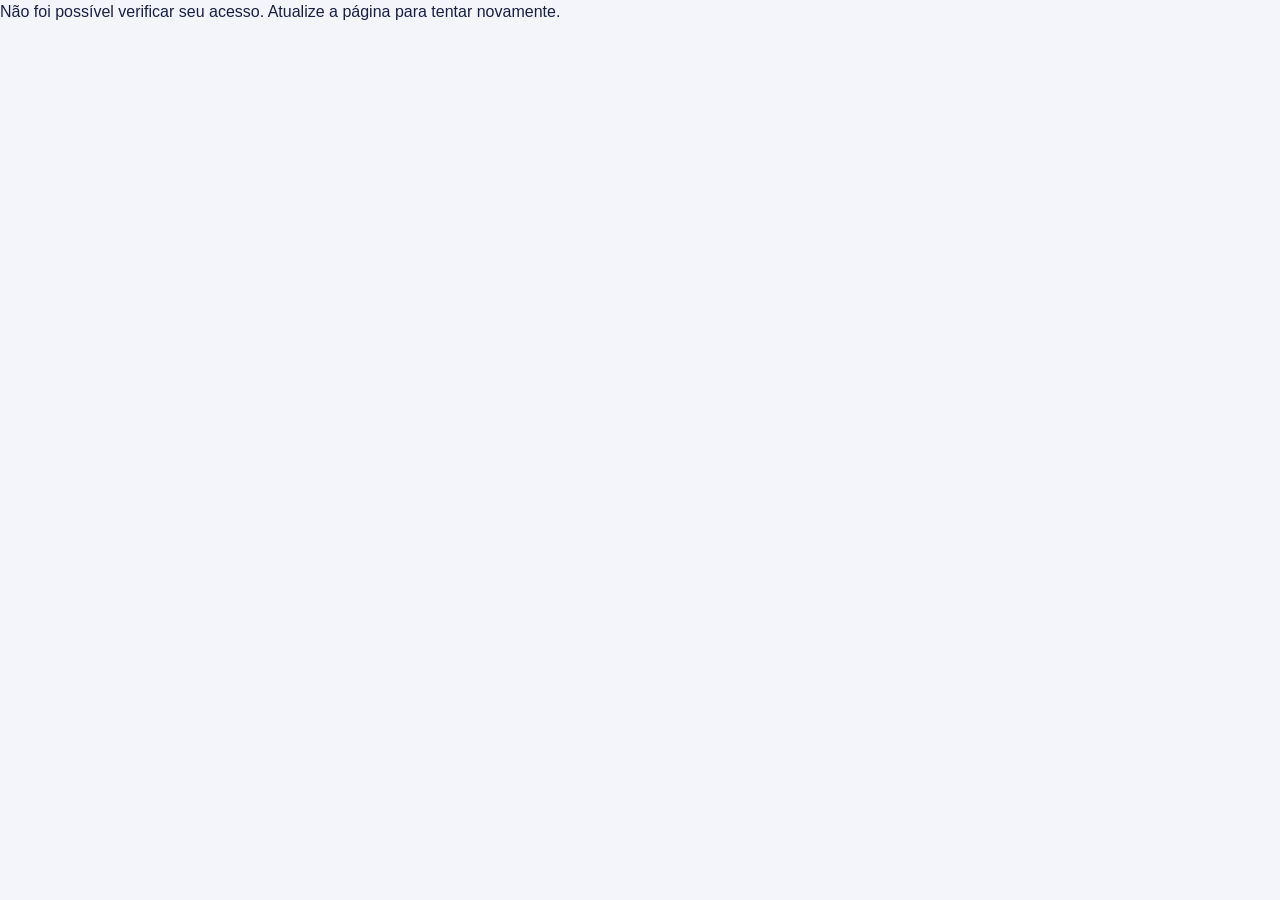
